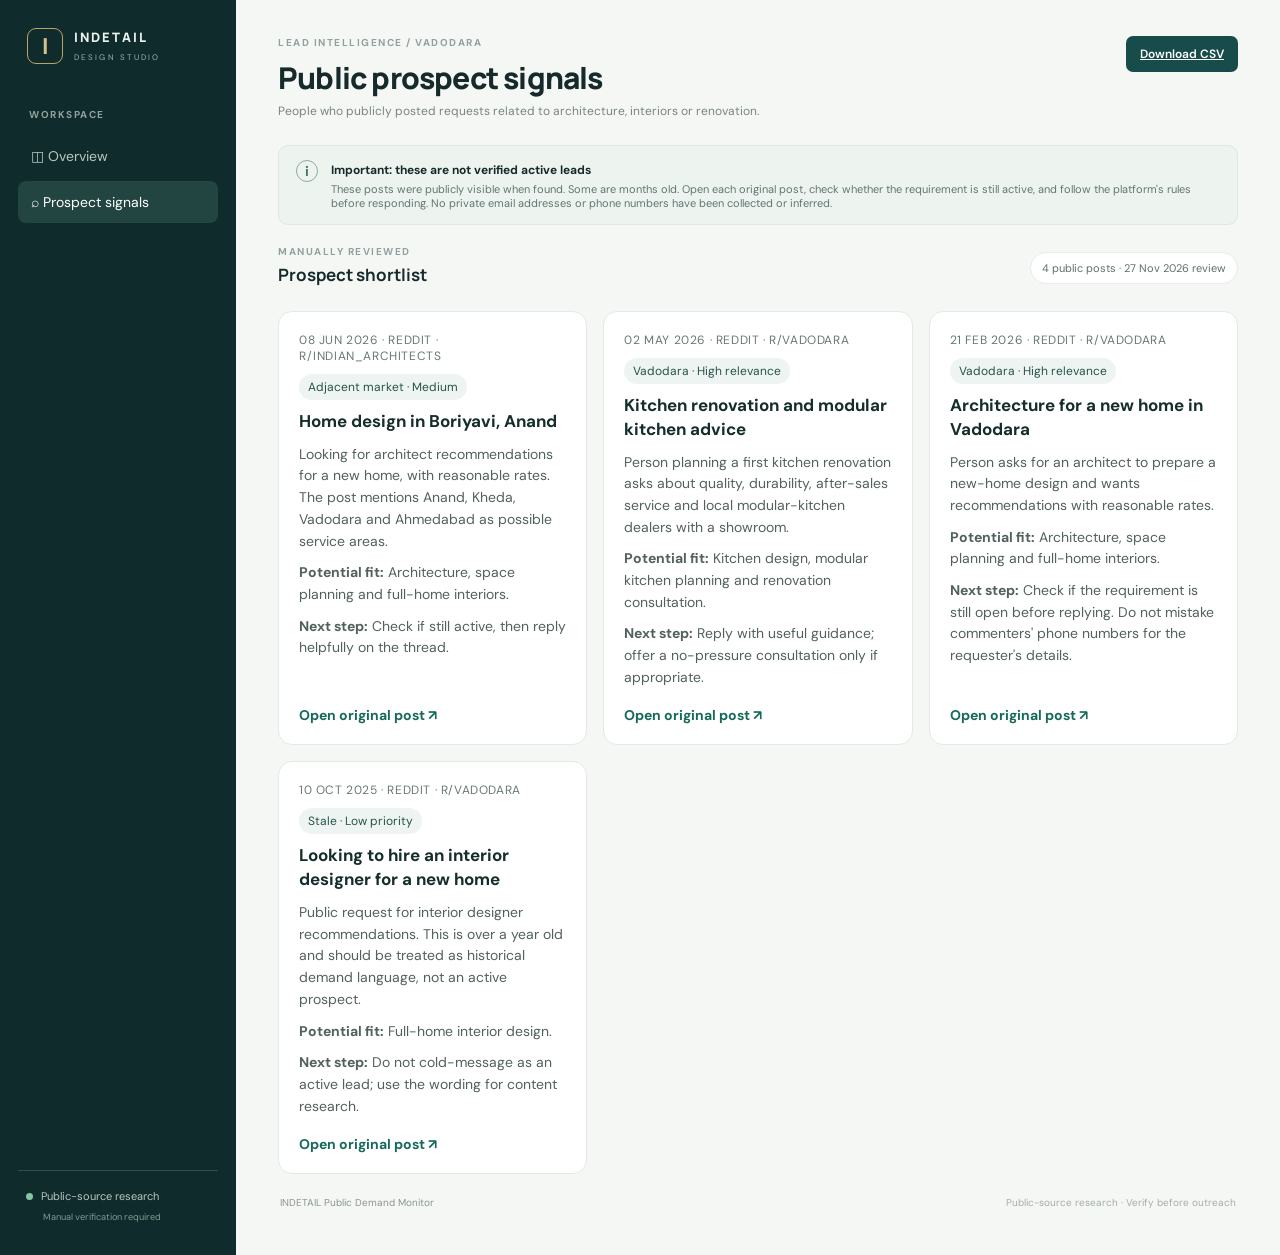
==== docs/prospects.html @ bff79591 "Add prospect shortlist page to dashboard" ====
<!doctype html>
<html lang="en">
<head>
<meta charset="utf-8"><meta name="viewport" content="width=device-width, initial-scale=1">
<meta name="theme-color" content="#102b2b"><title>INDETAIL | Public Prospect Signals</title>
<link rel="stylesheet" href="styles.css">
<style>
.prospect-grid{display:grid;grid-template-columns:repeat(auto-fit,minmax(280px,1fr));gap:16px;margin-top:20px}
.prospect{background:#fff;border:1px solid #e4e8e7;border-radius:14px;padding:20px;display:flex;flex-direction:column;gap:10px}
.prospect h3{font-size:17px;line-height:1.4;margin:0;color:#152e2c}
.prospect p{margin:0;color:#52615f;font-size:14px;line-height:1.55}
.meta{font-size:12px;color:#687875;text-transform:uppercase;letter-spacing:.05em}
.pill{display:inline-block;border-radius:20px;padding:5px 9px;background:#edf4f1;color:#28534b;font-size:12px;width:max-content}
.prospect a{color:#17695b;font-weight:700;text-decoration:none;margin-top:auto;padding-top:8px}
.notice{margin:20px 0}
.back{color:inherit;text-decoration:none;font-size:14px}
</style>
</head>
<body><div class="shell">
<aside class="sidebar"><div class="brand"><span class="brand-mark">I</span><div><b>INDETAIL</b><small>DESIGN STUDIO</small></div></div>
<div class="side-label">WORKSPACE</div><a class="nav" href="index.html">◫ Overview</a><a class="nav active" href="prospects.html">⌕ Prospect signals</a>
<div class="sidebar-bottom"><span class="live-dot"></span><span>Public-source research</span><small>Manual verification required</small></div></aside>
<main class="main"><header class="topbar"><div><div class="eyebrow">LEAD INTELLIGENCE / VADODARA</div><h1>Public prospect signals</h1><p class="muted">People who publicly posted requests related to architecture, interiors or renovation.</p></div><div class="top-actions"><a class="refresh" href="data/prospect-leads.csv">Download CSV</a></div></header>
<section class="notice"><div class="notice-icon">i</div><div><b>Important: these are not verified active leads</b><p>These posts were publicly visible when found. Some are months old. Open each original post, check whether the requirement is still active, and follow the platform's rules before responding. No private email addresses or phone numbers have been collected or inferred.</p></div></section>
<div class="panel-head"><div><div class="eyebrow">MANUALLY REVIEWED</div><h2>Prospect shortlist</h2></div><span class="subtle-tag">4 public posts · 27 Nov 2026 review</span></div>
<section class="prospect-grid">
<article class="prospect"><span class="meta">08 Jun 2026 · Reddit · r/indian_architects</span><span class="pill">Adjacent market · Medium</span><h3>Home design in Boriyavi, Anand</h3><p>Looking for architect recommendations for a new home, with reasonable rates. The post mentions Anand, Kheda, Vadodara and Ahmedabad as possible service areas.</p><p><b>Potential fit:</b> Architecture, space planning and full-home interiors.</p><p><b>Next step:</b> Check if still active, then reply helpfully on the thread.</p><a href="https://www.reddit.com/r/Indian_architects/comments/1tzvl6o/looking_for_architect_recommendations_for/" target="_blank" rel="noopener">Open original post ↗</a></article>
<article class="prospect"><span class="meta">02 May 2026 · Reddit · r/vadodara</span><span class="pill">Vadodara · High relevance</span><h3>Kitchen renovation and modular kitchen advice</h3><p>Person planning a first kitchen renovation asks about quality, durability, after-sales service and local modular-kitchen dealers with a showroom.</p><p><b>Potential fit:</b> Kitchen design, modular kitchen planning and renovation consultation.</p><p><b>Next step:</b> Reply with useful guidance; offer a no-pressure consultation only if appropriate.</p><a href="https://www.reddit.com/r/vadodara/comments/1t1llr0/renovations_queries/" target="_blank" rel="noopener">Open original post ↗</a></article>
<article class="prospect"><span class="meta">21 Feb 2026 · Reddit · r/vadodara</span><span class="pill">Vadodara · High relevance</span><h3>Architecture for a new home in Vadodara</h3><p>Person asks for an architect to prepare a new-home design and wants recommendations with reasonable rates.</p><p><b>Potential fit:</b> Architecture, space planning and full-home interiors.</p><p><b>Next step:</b> Check if the requirement is still open before replying. Do not mistake commenters' phone numbers for the requester's details.</p><a href="https://www.reddit.com/r/vadodara/comments/1rak54m/looking_for_architecture_for_home_design_in/" target="_blank" rel="noopener">Open original post ↗</a></article>
<article class="prospect"><span class="meta">10 Oct 2025 · Reddit · r/vadodara</span><span class="pill">Stale · Low priority</span><h3>Looking to hire an interior designer for a new home</h3><p>Public request for interior designer recommendations. This is over a year old and should be treated as historical demand language, not an active prospect.</p><p><b>Potential fit:</b> Full-home interior design.</p><p><b>Next step:</b> Do not cold-message as an active lead; use the wording for content research.</p><a href="https://www.reddit.com/r/vadodara/comments/1o2t6b4/looking_for_interior_designers/" target="_blank" rel="noopener">Open original post ↗</a></article>
</section>
<footer>INDETAIL Public Demand Monitor <span>Public-source research · Verify before outreach</span></footer>
</main></div></body></html>
---- docs/styles.css ----
@import url('https://fonts.googleapis.com/css2?family=DM+Sans:wght@400;500;600;700&family=Manrope:wght@500;600;700;800&display=swap');
:root{--ink:#172a2b;--muted:#778486;--line:#e7ece9;--paper:#f5f7f5;--white:#fff;--teal:#174c4b;--mint:#dcece5;--gold:#c5a45a}
*{box-sizing:border-box}body{margin:0;background:var(--paper);color:var(--ink);font-family:'DM Sans',sans-serif;font-size:14px}.shell{min-height:100vh;display:flex}.sidebar{width:236px;background:#102b2b;color:#eaf2ee;padding:28px 18px;display:flex;flex-direction:column;flex-shrink:0}.brand{display:flex;align-items:center;gap:11px;padding:0 9px 44px}.brand-mark{width:36px;height:36px;border:1px solid #bda36b;color:#d7c18b;display:grid;place-items:center;font:800 22px Manrope;border-radius:9px}.brand b{display:block;letter-spacing:2px;font:800 13px Manrope}.brand small{font-size:8px;letter-spacing:2.1px;color:#9eb5ae}.side-label,.eyebrow{font-size:10px;letter-spacing:1.5px;font-weight:700;color:#91a19f}.side-label{padding:0 11px 12px}.nav{color:#b7c8c2;text-decoration:none;padding:12px 13px;border-radius:8px;margin:2px 0;display:flex;gap:12px;align-items:center}.nav span{font-size:19px;width:18px;text-align:center}.nav.active{background:#234542;color:white}.sidebar-bottom{margin-top:auto;border-top:1px solid #31504d;padding:18px 8px 4px;color:#b7c8c2;font-size:11px}.sidebar-bottom small{display:block;color:#819b93;margin:8px 0 0 17px}.live-dot{display:inline-block;width:7px;height:7px;border-radius:50%;background:#82c6a4;margin-right:8px}.main{width:min(1500px,calc(100% - 236px));padding:36px 42px 24px;margin:0 auto}.topbar{display:flex;justify-content:space-between;align-items:flex-start;margin-bottom:26px}h1,h2,p{margin-top:0}h1{font:800 30px Manrope;margin:8px 0 5px;letter-spacing:-.8px}h2{font:700 17px Manrope;margin:5px 0}.muted{color:var(--muted);font-size:12px;margin:0}.top-actions{display:flex;gap:12px;align-items:center}.status,.subtle-tag,.count-pill{border:1px solid var(--line);border-radius:20px;padding:8px 11px;font-size:11px;color:#5d706e;background:#fff}.status i{display:inline-block;width:6px;height:6px;background:#65a985;border-radius:50%;margin-right:6px}.refresh{border:0;border-radius:7px;background:var(--teal);color:white;padding:10px 14px;font:600 12px 'DM Sans';cursor:pointer}.notice{display:flex;gap:13px;background:#edf4f0;border:1px solid #dbe9e1;border-radius:10px;padding:14px 17px;margin-bottom:19px}.notice-icon{width:22px;height:22px;border:1px solid #8eaaa0;border-radius:50%;display:grid;place-items:center;color:#47786b;font-weight:700;flex-shrink:0}.notice b{font-size:12px}.notice p{font-size:11px;color:#617572;margin:4px 0 0}.stats{display:grid;grid-template-columns:repeat(4,1fr);gap:14px;margin-bottom:17px}.stat-card,.panel{background:white;border:1px solid var(--line);border-radius:10px}.stat-card{padding:18px 19px}.stat-label{font-size:9px;letter-spacing:1.1px;font-weight:700;color:#84918f}.stat-value{font:800 30px Manrope;margin:10px 0 4px}.stat-foot{font-size:10px;color:#899694}.content-grid{display:grid;grid-template-columns:1.2fr .8fr;gap:16px;margin-bottom:17px}.panel{padding:19px 20px}.panel-head{display:flex;justify-content:space-between;align-items:center;margin-bottom:18px}.bars{display:flex;flex-direction:column;gap:13px;padding:5px 0}.bar-row{display:grid;grid-template-columns:90px 1fr 28px;align-items:center;gap:10px;font-size:11px;color:#687977}.bar-track{height:8px;background:#edf1ee;border-radius:20px;overflow:hidden}.bar-fill{height:100%;background:#477c70;border-radius:20px}.source-list{display:flex;flex-direction:column;gap:14px}.source-item{display:flex;justify-content:space-between;align-items:center;font-size:12px;color:#536562}.source-name{display:flex;align-items:center;gap:9px}.source-dot{width:8px;height:8px;border-radius:50%;background:#9bbdb0}.source-num{font-weight:700;color:#253e3b}.opportunities{padding:20px 0 0}.results-head{padding:0 20px}.results-head p{margin:5px 0 0}.filters{display:flex;gap:9px;padding:0 20px 15px}.filters input,.filters select{border:1px solid #e2e9e5;border-radius:7px;padding:10px 11px;background:white;color:#4c5d5b;font:12px 'DM Sans';outline:none}.filters input{flex:1;min-width:180px}.filters select{min-width:130px}.table-wrap{overflow-x:auto}table{width:100%;border-collapse:collapse;text-align:left;white-space:nowrap}th{background:#f8faf8;color:#879391;font-size:9px;letter-spacing:1px;padding:12px 15px;font-weight:700}td{padding:14px 15px;border-top:1px solid #edf0ed;font-size:11px;color:#596b68}td strong{display:block;color:#243b38;font-size:12px;max-width:430px;overflow:hidden;text-overflow:ellipsis}.source-label{font-size:10px;color:#5c8278}.location-yes{color:#3d8069}.location-no{color:#a2aaa7}.score{font-weight:700;border-radius:20px;padding:5px 8px;background:#edf4f0;color:#3e7967}.score.low{background:#f2f3f1;color:#7c8986}.open-link{color:#28685b;text-decoration:none;font-weight:700}.empty,.empty-cell{color:#929e9a;font-size:12px;padding:20px;text-align:center}.table-foot{display:flex;justify-content:space-between;padding:13px 20px;color:#97a19e;font-size:10px;border-top:1px solid var(--line)}footer{display:flex;justify-content:space-between;color:#899592;font-size:10px;padding:22px 2px}footer span{color:#a3adaa}
@media(max-width:950px){.sidebar{width:190px}.main{width:calc(100% - 190px);padding:28px 22px}.stats{grid-template-columns:repeat(2,1fr)}.content-grid{grid-template-columns:1fr}.filters{flex-wrap:wrap}.filters input{flex-basis:100%}}
@media(max-width:650px){.shell{display:block}.sidebar{width:100%;height:auto;padding:15px 16px;display:block}.brand{padding:0 3px 13px}.side-label,.nav,.sidebar-bottom{display:none}.main{width:100%;padding:23px 14px}.topbar{display:block}.top-actions{margin-top:15px}.stats{gap:9px}.stat-card{padding:14px}.stat-value{font-size:25px}.stat-label{font-size:8px}.notice{padding:12px}.panel{padding:16px}.filters select{flex:1}.table-foot,footer{gap:8px;flex-direction:column}.results-head{padding:0 15px}}
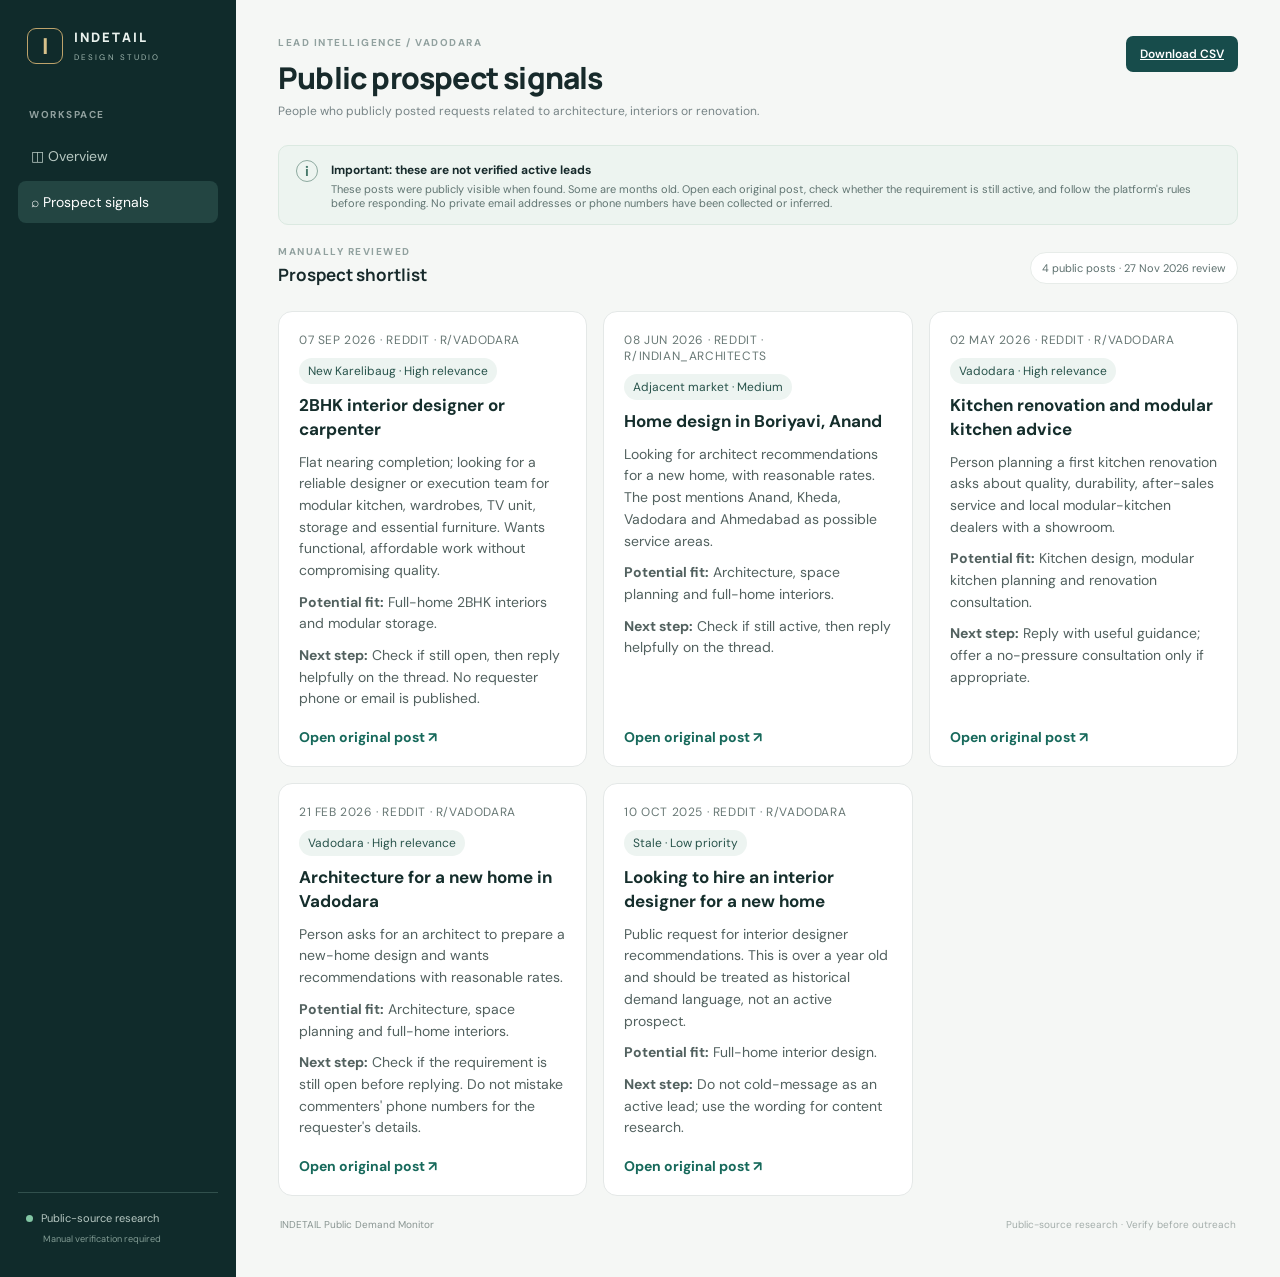
==== commit 4488b3e6: "Show new Karelibaug 2BHK prospect on dashboard" ====
--- a/docs/prospects.html
+++ b/docs/prospects.html
@@ -24,6 +24,7 @@
 <section class="notice"><div class="notice-icon">i</div><div><b>Important: these are not verified active leads</b><p>These posts were publicly visible when found. Some are months old. Open each original post, check whether the requirement is still active, and follow the platform's rules before responding. No private email addresses or phone numbers have been collected or inferred.</p></div></section>
 <div class="panel-head"><div><div class="eyebrow">MANUALLY REVIEWED</div><h2>Prospect shortlist</h2></div><span class="subtle-tag">4 public posts · 27 Nov 2026 review</span></div>
 <section class="prospect-grid">
+<article class="prospect"><span class="meta">07 Sep 2026 · Reddit · r/vadodara</span><span class="pill">New Karelibaug · High relevance</span><h3>2BHK interior designer or carpenter</h3><p>Flat nearing completion; looking for a reliable designer or execution team for modular kitchen, wardrobes, TV unit, storage and essential furniture. Wants functional, affordable work without compromising quality.</p><p><b>Potential fit:</b> Full-home 2BHK interiors and modular storage.</p><p><b>Next step:</b> Check if still open, then reply helpfully on the thread. No requester phone or email is published.</p><a href="https://www.reddit.com/r/vadodara/comments/1w9jhqx/looking_for_recommendations_for_a_good_interior/" target="_blank" rel="noopener">Open original post ↗</a></article>
 <article class="prospect"><span class="meta">08 Jun 2026 · Reddit · r/indian_architects</span><span class="pill">Adjacent market · Medium</span><h3>Home design in Boriyavi, Anand</h3><p>Looking for architect recommendations for a new home, with reasonable rates. The post mentions Anand, Kheda, Vadodara and Ahmedabad as possible service areas.</p><p><b>Potential fit:</b> Architecture, space planning and full-home interiors.</p><p><b>Next step:</b> Check if still active, then reply helpfully on the thread.</p><a href="https://www.reddit.com/r/Indian_architects/comments/1tzvl6o/looking_for_architect_recommendations_for/" target="_blank" rel="noopener">Open original post ↗</a></article>
 <article class="prospect"><span class="meta">02 May 2026 · Reddit · r/vadodara</span><span class="pill">Vadodara · High relevance</span><h3>Kitchen renovation and modular kitchen advice</h3><p>Person planning a first kitchen renovation asks about quality, durability, after-sales service and local modular-kitchen dealers with a showroom.</p><p><b>Potential fit:</b> Kitchen design, modular kitchen planning and renovation consultation.</p><p><b>Next step:</b> Reply with useful guidance; offer a no-pressure consultation only if appropriate.</p><a href="https://www.reddit.com/r/vadodara/comments/1t1llr0/renovations_queries/" target="_blank" rel="noopener">Open original post ↗</a></article>
 <article class="prospect"><span class="meta">21 Feb 2026 · Reddit · r/vadodara</span><span class="pill">Vadodara · High relevance</span><h3>Architecture for a new home in Vadodara</h3><p>Person asks for an architect to prepare a new-home design and wants recommendations with reasonable rates.</p><p><b>Potential fit:</b> Architecture, space planning and full-home interiors.</p><p><b>Next step:</b> Check if the requirement is still open before replying. Do not mistake commenters' phone numbers for the requester's details.</p><a href="https://www.reddit.com/r/vadodara/comments/1rak54m/looking_for_architecture_for_home_design_in/" target="_blank" rel="noopener">Open original post ↗</a></article>
